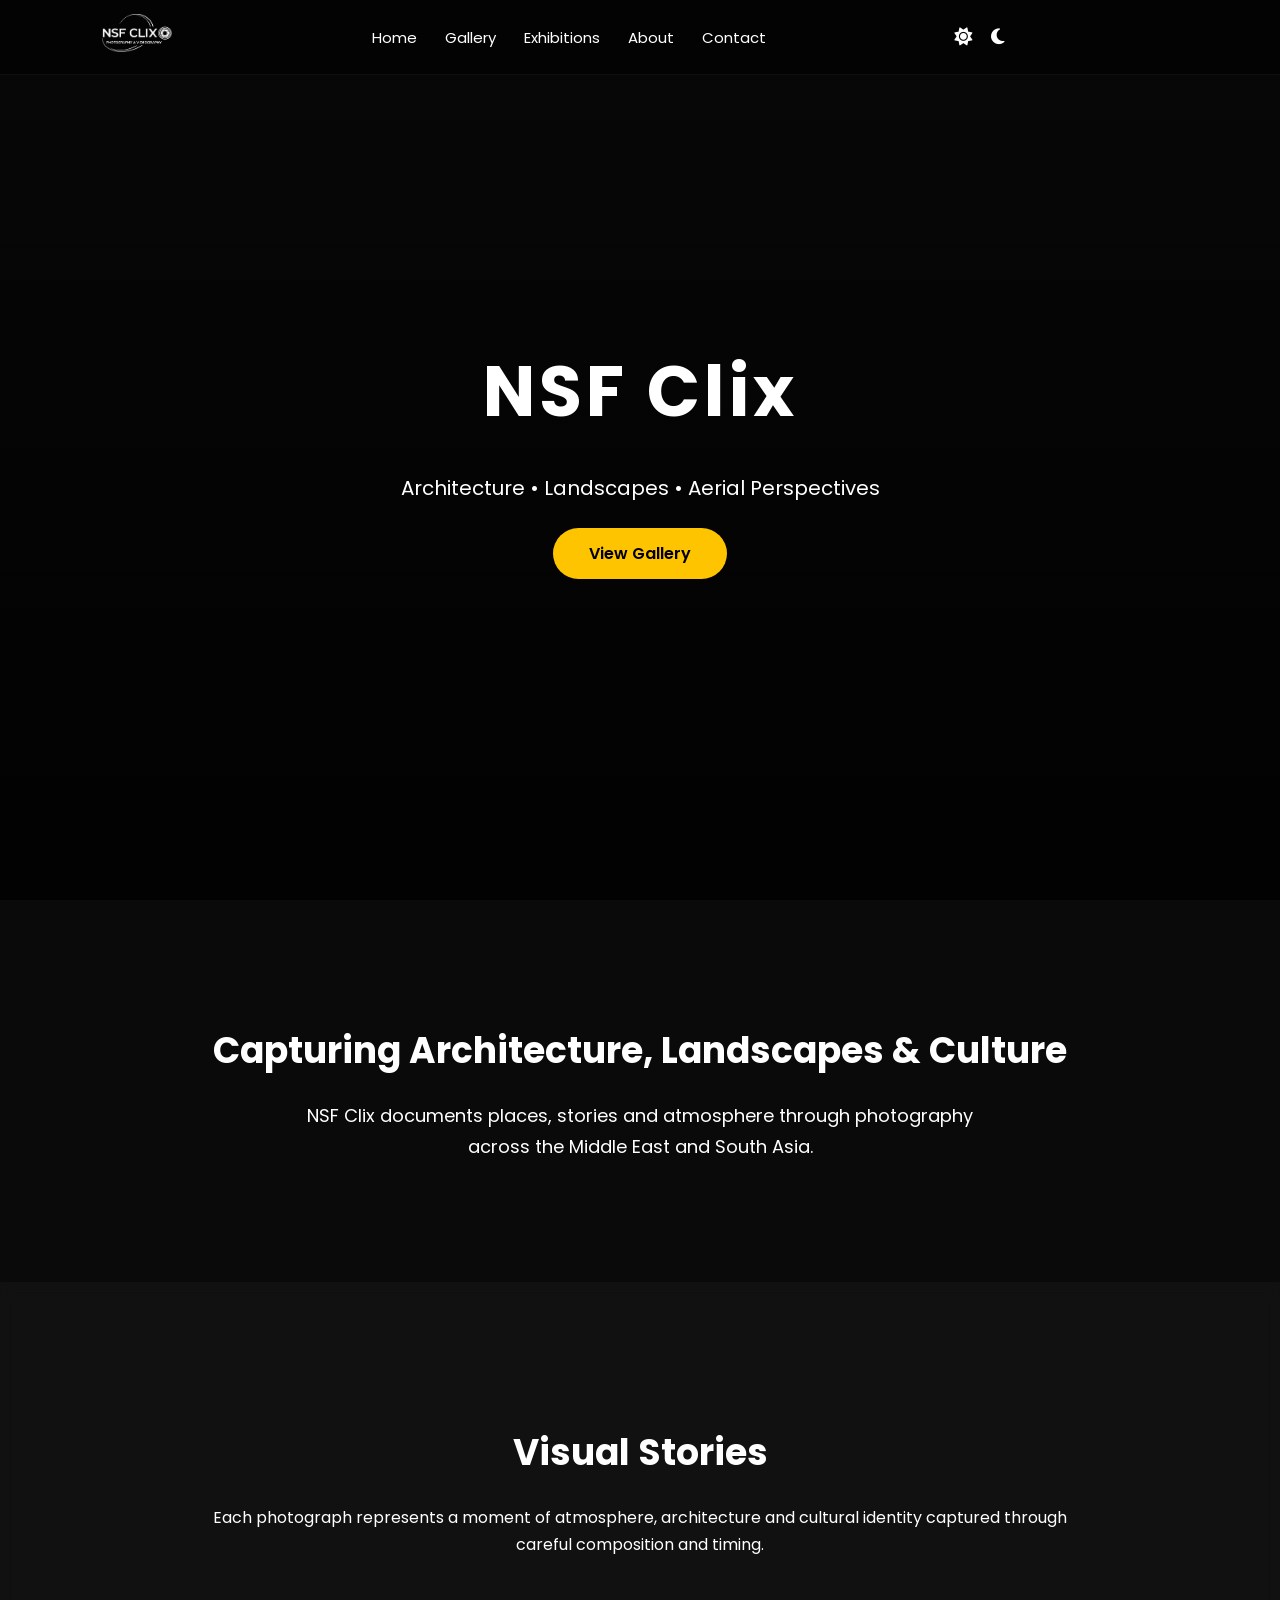
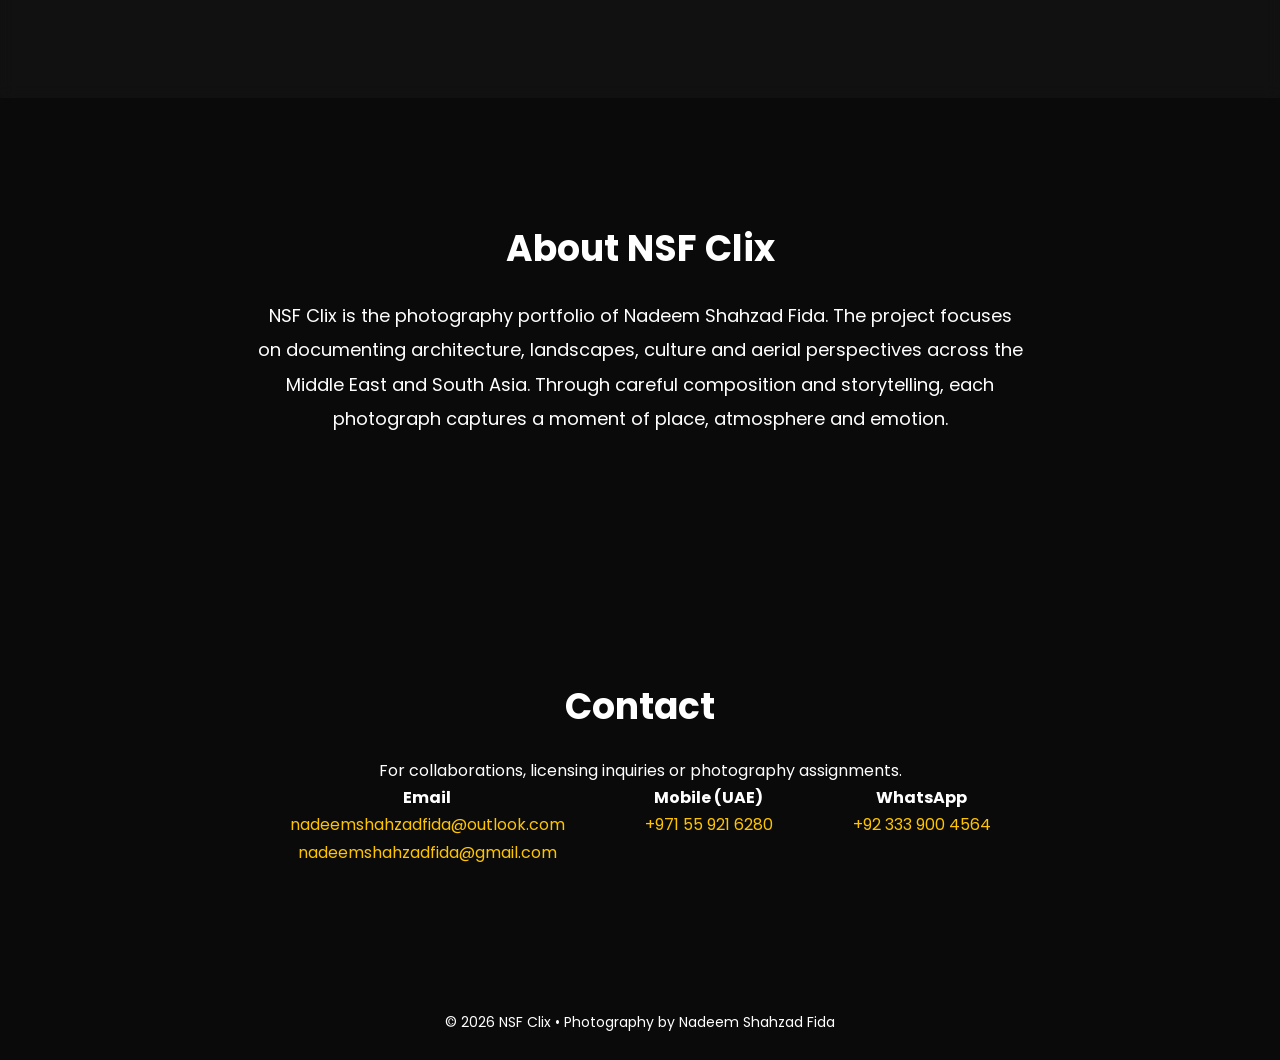
==== index.html @ d80e30a6 "Add files via upload" ====
<!DOCTYPE html>
<html lang="en">

<head>

<meta charset="UTF-8">
<meta name="viewport" content="width=device-width, initial-scale=1.0">

<title>NSF Clix | Photography by Nadeem Shahzad Fida</title>

<meta name="description" content="NSF Clix — Professional photography portfolio of Nadeem Shahzad Fida featuring architecture, landscapes and aerial photography across the Middle East and South Asia.">

<link rel="stylesheet" href="style.css">

<link href="https://fonts.googleapis.com/css2?family=Poppins:wght@300;400;500;600;700&display=swap" rel="stylesheet">

<link rel="stylesheet" href="https://cdnjs.cloudflare.com/ajax/libs/font-awesome/6.4.2/css/all.min.css"/>

</head>

<body class="dark">

<div class="animated-bg"></div>
<div class="color-orb orb1"></div>
<div class="color-orb orb2"></div>
<div class="color-orb orb3"></div>

<div class="hero-stars"></div>

<header class="header">

<div class="logo">
<img src="logo.png" alt="NSF Clix" id="logo">
</div>

<div class="nav-links">
<ul>
<li><a href="#home">Home</a></li>
<li><a href="gallery.html">Gallery</a></li>
<li><a href="#exhibitions">Exhibitions</a></li>
<li><a href="#about">About</a></li>
<li><a href="#contact">Contact</a></li>
</ul>
</div>

<div class="theme-icons">
<i class="fas fa-sun" id="lightMode" title="Light Mode"></i>
<i class="fas fa-moon" id="darkMode" title="Dark Mode"></i>
</div>

<div class="menu-toggle" id="menuToggle">
<span></span>
<span></span>
<span></span>
</div>

</header>


<section id="home" class="hero">

<div class="hero-overlay"></div>

<div class="hero-content">

<h1>NSF Clix</h1>

<p>Architecture • Landscapes • Aerial Perspectives</p>

<a href="gallery.html" class="hero-btn">View Gallery</a>

</div>

</section>


<section class="feature-banner">

<div class="feature-content">

<h2>Capturing Architecture, Landscapes & Culture</h2>

<p>
NSF Clix documents places, stories and atmosphere through photography across
the Middle East and South Asia.
</p>

</div>

</section>


<section id="exhibitions" class="exhibition-banner">

<div class="exhibition-content">

<h2>Visual Stories</h2>

<p>
Each photograph represents a moment of atmosphere, architecture
and cultural identity captured through careful composition and timing.
</p>

</div>

</section>


<section id="about" class="about">

<h2>About NSF Clix</h2>

<p>
NSF Clix is the photography portfolio of Nadeem Shahzad Fida.
The project focuses on documenting architecture, landscapes,
culture and aerial perspectives across the Middle East and South Asia.

Through careful composition and storytelling,
each photograph captures a moment of place,
atmosphere and emotion.
</p>

</section>


<section id="contact" class="contact">

<h2>Contact</h2>

<p>For collaborations, licensing inquiries or photography assignments.</p>

<div class="contact-box">

<p>
<strong>Email</strong><br>
<a href="mailto:nadeemshahzadfida@outlook.com">nadeemshahzadfida@outlook.com</a><br>
<a href="mailto:nadeemshahzadfida@gmail.com">nadeemshahzadfida@gmail.com</a>
</p>

<p>
<strong>Mobile (UAE)</strong><br>
<a href="tel:+971559216280">+971 55 921 6280</a>
</p>

<p>
<strong>WhatsApp</strong><br>
<a href="https://wa.me/923339004564" target="_blank">+92 333 900 4564</a>
</p>

</div>

</section>


<footer>

<p>© 2026 NSF Clix • Photography by Nadeem Shahzad Fida</p>

</footer>


<script src="script.js"></script>

</body>

</html>
---- style.css ----
*{
margin:0;
padding:0;
box-sizing:border-box;
}

html{
scroll-behavior:smooth;
}

body{
font-family:'Poppins',sans-serif;
line-height:1.7;
overflow-x:hidden;
transition:background 0.5s,color 0.5s;
}

body.dark{
background:#0a0a0a;
color:white;
}

body.light{
background:#f5f5f5;
color:#111;
}

/* HEADER */

.header{
position:fixed;
top:0;
width:100%;
display:flex;
justify-content:space-between;
align-items:center;
padding:14px 8%;
background:rgba(0,0,0,0.45);
backdrop-filter:blur(14px);
border-bottom:1px solid rgba(255,255,255,0.05);
z-index:1000;
}

body.light .header{
background:rgba(255,255,255,0.85);
}

.logo img{
height:38px;
transition:filter 0.5s;
}

/* NAV */

.nav-links ul{
display:flex;
list-style:none;
}

.nav-links ul li{
margin-left:28px;
}

.nav-links ul li a{
text-decoration:none;
color:inherit;
font-size:15px;
transition:0.3s;
}

.nav-links ul li a:hover

/* MOBILE MENU */

.menu-toggle{
display:none;
flex-direction:column;
cursor:pointer;
gap:6px;
}

.menu-toggle span{
width:25px;
height:3px;
background:currentColor;
border-radius:2px;
}

/* THEME ICONS */

.theme-icons i{
margin-left:15px;
font-size:18px;
cursor:pointer;
}

/* HERO */

.hero{
height:100vh;
background:url("images/disneydubai.jpg") center/cover no-repeat;
display:flex;
align-items:center;
justify-content:center;
text-align:center;
position:relative;
}

.hero-overlay{
position:absolute;
width:100%;
height:100%;
background:linear-gradient(rgba(0,0,0,0.3),rgba(0,0,0,0.85));
}

body.light .hero-overlay{
background:linear-gradient(rgba(255,255,255,0.3),rgba(255,255,255,0.85));
}

.hero-content{
position:relative;
z-index:2;
max-width:700px;
animation:fadeUp 2s ease;
}

.hero-content h1{
font-size:70px;
letter-spacing:4px;
margin-bottom:20px;
}

.hero-content p{
font-size:20px;
margin-bottom:35px;
}

.hero-btn{
padding:14px 36px;
background:#ffc400;
color:black;
border-radius:40px;
text-decoration:none;
font-weight:600;
transition:0.3s;
}

.hero-btn:hover{
background:white;
transform:translateY(-3px);
}

/* BANNERS */

.feature-banner{
padding:120px 15%;
text-align:center;
}

.feature-banner h2{
font-size:36px;
margin-bottom:20px;
}

.feature-banner p{
max-width:700px;
margin:auto;
font-size:18px;
}

.exhibition-banner{
padding:140px 15%;
text-align:center;
backdrop-filter:blur(8px);
}

body.dark .exhibition-banner{
background:rgba(255,255,255,0.03);
}

body.light .exhibition-banner{
background:rgba(0,0,0,0.03);
}

.exhibition-banner h2{
font-size:36px;
margin-bottom:20px;
}

/* ABOUT */

.about{
padding:120px 20%;
text-align:center;
}

.about h2{
font-size:36px;
margin-bottom:20px;
}

.about p{
font-size:18px;
line-height:1.9;
}

/* CONTACT */

.contact{
padding:120px 10%;
text-align:center;
}

.contact h2{
font-size:36px;
margin-bottom:20px;
}

.contact-box{
display:flex;
justify-content:center;
gap:80px;
flex-wrap:wrap;
}

.contact-box a{
color:#ffc400;
text-decoration:none;
}

.contact-box a:hover{
text-decoration:underline;
}

/* FOOTER */

footer{
text-align:center;
padding:25px;
font-size:14px;
}

/* ALBUM GRID */

.albums{
padding:120px 8%;
}

.album-grid{
display:grid;
grid-template-columns:repeat(auto-fit,minmax(260px,1fr));
gap:30px;
}

.album{
position:relative;
overflow:hidden;
border-radius:12px;
text-decoration:none;
color:white;
}

.album img{
width:100%;
height:260px;
object-fit:cover;
display:block;
transition:0.6s;
}

.album:hover img{
transform:scale(1.08);
}

.album-title{
position:absolute;
bottom:0;
left:0;
width:100%;
padding:20px;
background:linear-gradient(transparent,rgba(0,0,0,0.9));
font-size:20px;
font-weight:600;
}

body.light .album-title{
background:linear-gradient(transparent,rgba(255,255,255,0.9));
color:#111;
}

/* GALLERY */

.gallery{
padding:120px 8%;
}

.section-title{
text-align:center;
font-size:36px;
margin-bottom:60px;
}

.gallery-grid{
column-count:3;
column-gap:25px;
}

.gallery-item{
position:relative;
margin-bottom:25px;
cursor:pointer;
overflow:hidden;
border-radius:10px;
break-inside:avoid;
transition:all 0.4s ease;
}

.gallery-item img{
width:100%;
display:block;
transition:0.6s;
}

.gallery-item:hover img{
transform:scale(1.08);
}

.gallery-overlay{
position:absolute;
bottom:0;
left:0;
width:100%;
padding:20px;
background:linear-gradient(transparent,rgba(0,0,0,0.85));
opacity:0;
transition:0.4s;
}

.gallery-item:hover .gallery-overlay{
opacity:1;
}

.gallery-overlay h3{
font-size:20px;
}

.gallery-overlay p{
font-size:14px;
}

/* LIGHTBOX */

#lightbox{
position:fixed;
top:0;
left:0;
width:100%;
height:100%;
background:rgba(0,0,0,0.95);
display:none;
align-items:center;
justify-content:center;
flex-direction:column;
z-index:5000;
padding:30px;
overflow-y:auto;
}

.lightbox-image{
max-width:90%;
max-height:70%;
border-radius:10px;
margin-bottom:20px;
}

.close-lightbox{
position:absolute;
top:30px;
right:40px;
font-size:40px;
color:white;
cursor:pointer;
}

.lightbox-details{
max-width:800px;
text-align:left;
line-height:1.8;
}

/* ANIMATION */

@keyframes fadeUp{
from{
opacity:0;
transform:translateY(40px);
}
to{
opacity:1;
transform:translateY(0);
}
}

/* RESPONSIVE */

@media(max-width:1000px){

.gallery-grid{
column-count:2;
}

.about,
.feature-banner,
.exhibition-banner{
padding:100px 10%;
}

}

@media(max-width:600px){

.gallery-grid{
column-count:1;
}

.hero-content h1{
font-size:40px;
}

.hero-content p{
font-size:18px;
}

.menu-toggle{
display:flex;
}

.nav-links{
display:none;
position:absolute;
top:70px;
left:0;
width:100%;
background:inherit;
flex-direction:column;
align-items:center;
}

.nav-links.active{
display:flex;
}

.nav-links ul{
flex-direction:column;
}

.nav-links ul li{
margin:15px 0;
}

}
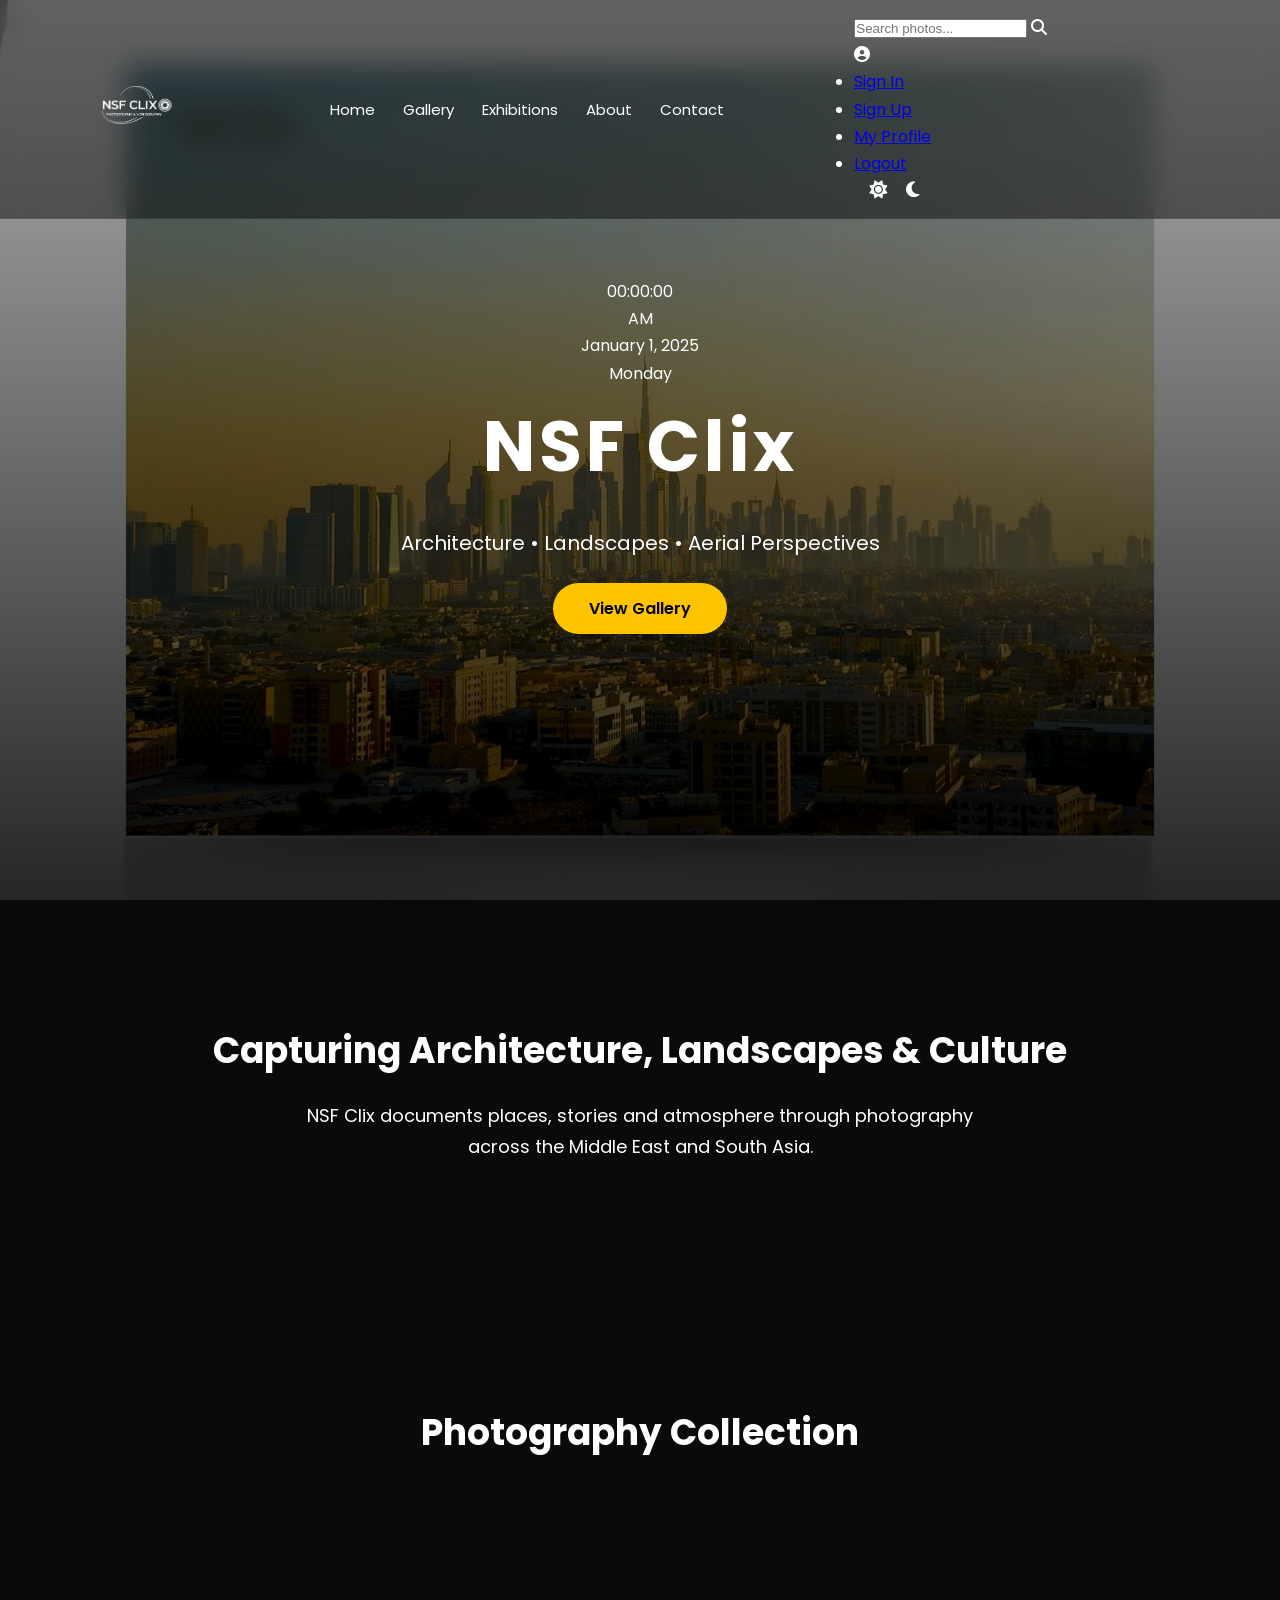
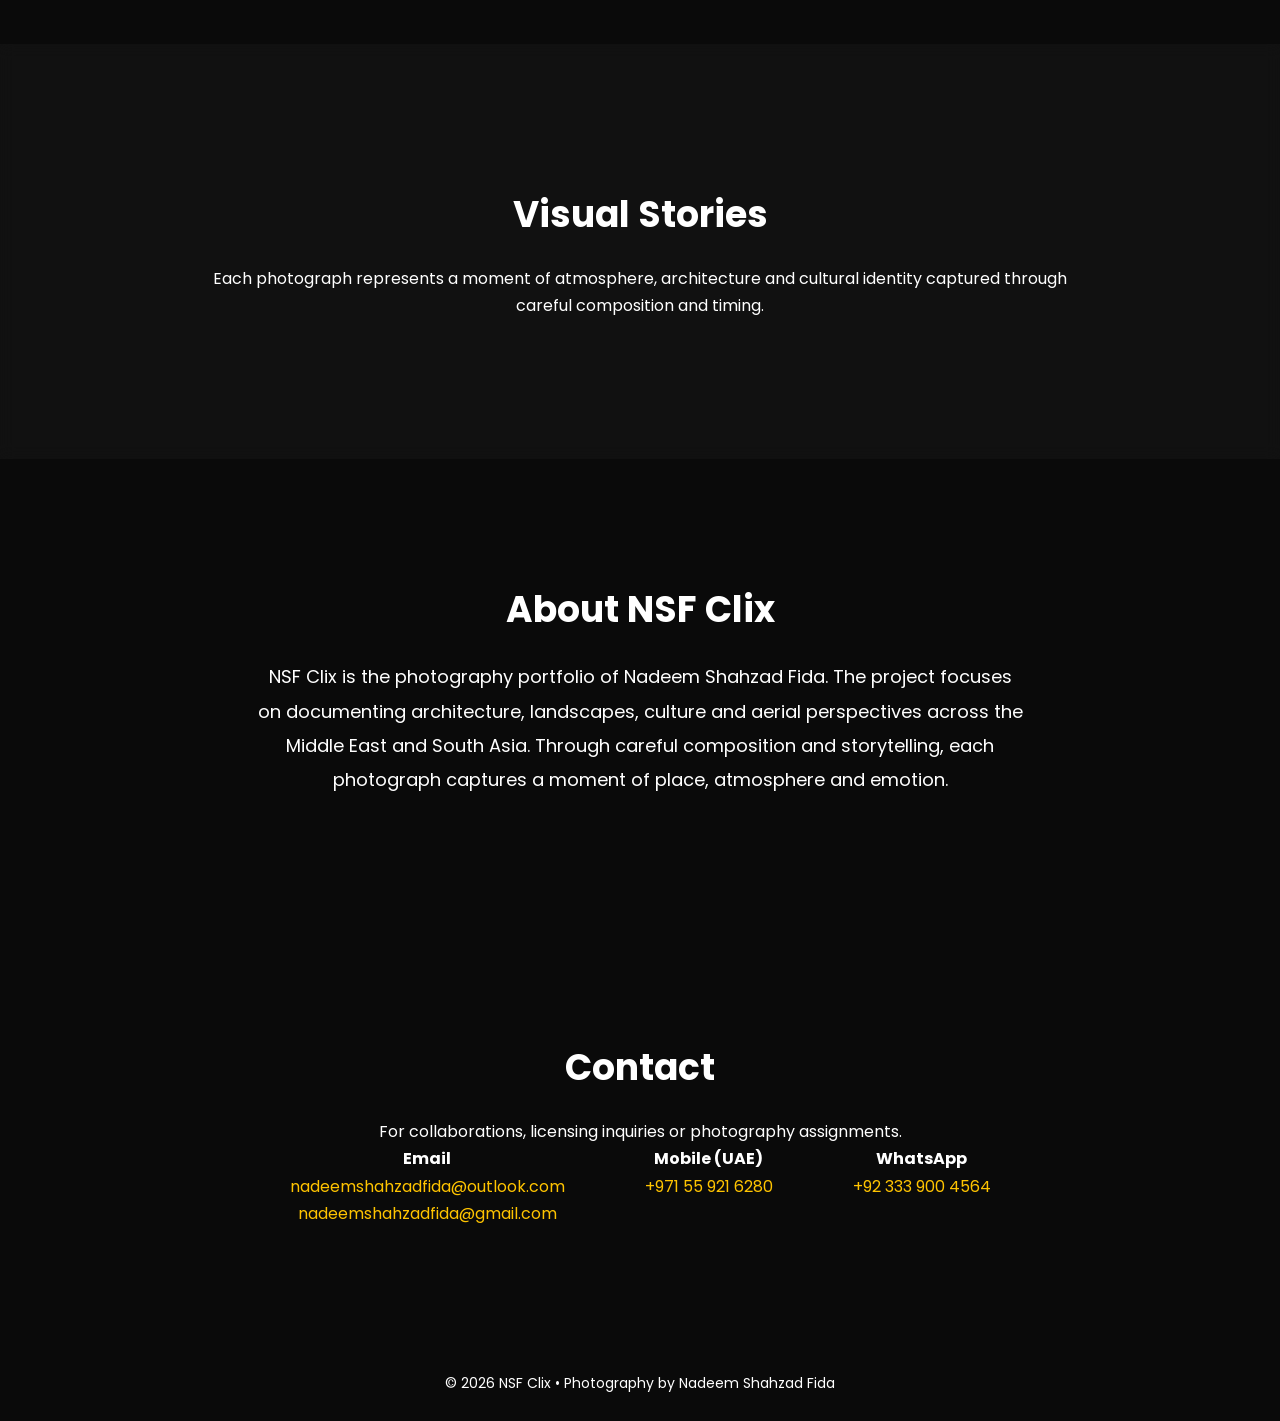
==== commit 99222f0d: "Update index.html" ====
--- a/index.html
+++ b/index.html
@@ -1,23 +1,16 @@
 <!DOCTYPE html>
 <html lang="en">
-
 <head>
-
 <meta charset="UTF-8">
 <meta name="viewport" content="width=device-width, initial-scale=1.0">
 
 <title>NSF Clix | Photography by Nadeem Shahzad Fida</title>
-
 <meta name="description" content="NSF Clix — Professional photography portfolio of Nadeem Shahzad Fida featuring architecture, landscapes and aerial photography across the Middle East and South Asia.">
 
 <link rel="stylesheet" href="style.css">
-
 <link href="https://fonts.googleapis.com/css2?family=Poppins:wght@300;400;500;600;700&display=swap" rel="stylesheet">
-
 <link rel="stylesheet" href="https://cdnjs.cloudflare.com/ajax/libs/font-awesome/6.4.2/css/all.min.css"/>
-
 </head>
-
 <body class="dark">
 
 <div class="animated-bg"></div>
@@ -28,139 +21,164 @@
 <div class="hero-stars"></div>
 
 <header class="header">
+  <div class="logo">
+    <img src="logo.png" alt="NSF Clix" id="logo">
+  </div>
 
-<div class="logo">
-<img src="logo.png" alt="NSF Clix" id="logo">
+  <div class="nav-links">
+    <ul>
+      <li><a href="#home">Home</a></li>
+      <li><a href="#gallery">Gallery</a></li>
+      <li><a href="#exhibitions">Exhibitions</a></li>
+      <li><a href="#about">About</a></li>
+      <li><a href="#contact">Contact</a></li>
+    </ul>
+  </div>
+
+  <div class="header-extra">
+    <div class="search-bar">
+      <input type="text" placeholder="Search photos..." id="searchInput">
+      <i class="fas fa-search"></i>
+    </div>
+
+    <div class="profile-menu">
+      <i class="fas fa-user-circle" id="profileIcon"></i>
+      <div class="profile-dropdown" id="profileDropdown">
+        <ul>
+          <li><a href="login.html">Sign In</a></li>
+          <li><a href="login.html">Sign Up</a></li>
+          <li><a href="#">My Profile</a></li>
+          <li><a href="#">Logout</a></li>
+        </ul>
+      </div>
+    </div>
+
+    <div class="theme-icons">
+      <i class="fas fa-sun" id="lightMode" title="Light Mode"></i>
+      <i class="fas fa-moon" id="darkMode" title="Dark Mode"></i>
+    </div>
+  </div>
+
+  <div class="menu-toggle" id="menuToggle">
+    <span></span>
+    <span></span>
+    <span></span>
+  </div>
+</header>
+
+<section id="home" class="hero">
+  <div class="hero-overlay"></div>
+
+  <div class="hero-content">
+
+    <!-- CLOCK START -->
+    <div class="clock-display">
+      <div class="time-wrap">
+        <div class="time" id="time">00:00:00</div>
+        <div class="ampm" id="ampm">AM</div>
+      </div>
+      <div class="meta">
+        <div id="date">January 1, 2025</div>
+        <div id="day">Monday</div>
+      </div>
+    </div>
+    <!-- CLOCK END -->
+
+    <h1>NSF Clix</h1>
+    <p>Architecture • Landscapes • Aerial Perspectives</p>
+    <a href="#gallery" class="hero-btn">View Gallery</a>
+  </div>
+</section>
+
+<section class="feature-banner">
+  <div class="feature-content">
+    <h2>Capturing Architecture, Landscapes & Culture</h2>
+    <p>
+      NSF Clix documents places, stories and atmosphere through photography across
+      the Middle East and South Asia.
+    </p>
+  </div>
+</section>
+
+<section id="gallery" class="gallery">
+  <h2 class="section-title">Photography Collection</h2>
+  <div class="gallery-grid" id="gallery-grid">
+  </div>
+</section>
+
+<section id="exhibitions" class="exhibition-banner">
+  <div class="exhibition-content">
+    <h2>Visual Stories</h2>
+    <p>
+      Each photograph represents a moment of atmosphere, architecture
+      and cultural identity captured through careful composition and timing.
+    </p>
+  </div>
+</section>
+
+<section id="about" class="about">
+  <h2>About NSF Clix</h2>
+  <p>
+    NSF Clix is the photography portfolio of Nadeem Shahzad Fida.
+    The project focuses on documenting architecture, landscapes,
+    culture and aerial perspectives across the Middle East and South Asia.
+
+    Through careful composition and storytelling,
+    each photograph captures a moment of place,
+    atmosphere and emotion.
+  </p>
+</section>
+
+<section id="contact" class="contact">
+  <h2>Contact</h2>
+  <p>For collaborations, licensing inquiries or photography assignments.</p>
+  <div class="contact-box">
+    <p>
+      <strong>Email</strong><br>
+      <a href="mailto:nadeemshahzadfida@outlook.com">nadeemshahzadfida@outlook.com</a><br>
+      <a href="mailto:nadeemshahzadfida@gmail.com">nadeemshahzadfida@gmail.com</a>
+    </p>
+
+    <p>
+      <strong>Mobile (UAE)</strong><br>
+      <a href="tel:+971559216280">+971 55 921 6280</a>
+    </p>
+
+    <p>
+      <strong>WhatsApp</strong><br>
+      <a href="https://wa.me/923339004564" target="_blank">+92 333 900 4564</a>
+    </p>
+  </div>
+</section>
+
+<footer>
+  <p>© 2026 NSF Clix • Photography by Nadeem Shahzad Fida</p>
+</footer>
+
+<div id="lightbox">
+  <span class="close-lightbox">×</span>
+  <img class="lightbox-image">
+  <div class="lightbox-details"></div>
 </div>
 
-<div class="nav-links">
-<ul>
-<li><a href="#home">Home</a></li>
-<li><a href="gallery.html">Gallery</a></li>
-<li><a href="#exhibitions">Exhibitions</a></li>
-<li><a href="#about">About</a></li>
-<li><a href="#contact">Contact</a></li>
-</ul>
-</div>
+<script src="script.js"></script>
+<script>
+  // PROFILE DROPDOWN TOGGLE
+  const profileIcon = document.getElementById('profileIcon');
+  const profileDropdown = document.getElementById('profileDropdown');
 
-<div class="theme-icons">
-<i class="fas fa-sun" id="lightMode" title="Light Mode"></i>
-<i class="fas fa-moon" id="darkMode" title="Dark Mode"></i>
-</div>
+  if(profileIcon && profileDropdown){
+    profileIcon.addEventListener('click', (e) => {
+      e.stopPropagation();
+      profileDropdown.classList.toggle('active');
+    });
 
-<div class="menu-toggle" id="menuToggle">
-<span></span>
-<span></span>
-<span></span>
-</div>
-
-</header>
-
-
-<section id="home" class="hero">
-
-<div class="hero-overlay"></div>
-
-<div class="hero-content">
-
-<h1>NSF Clix</h1>
-
-<p>Architecture • Landscapes • Aerial Perspectives</p>
-
-<a href="gallery.html" class="hero-btn">View Gallery</a>
-
-</div>
-
-</section>
-
-
-<section class="feature-banner">
-
-<div class="feature-content">
-
-<h2>Capturing Architecture, Landscapes & Culture</h2>
-
-<p>
-NSF Clix documents places, stories and atmosphere through photography across
-the Middle East and South Asia.
-</p>
-
-</div>
-
-</section>
-
-
-<section id="exhibitions" class="exhibition-banner">
-
-<div class="exhibition-content">
-
-<h2>Visual Stories</h2>
-
-<p>
-Each photograph represents a moment of atmosphere, architecture
-and cultural identity captured through careful composition and timing.
-</p>
-
-</div>
-
-</section>
-
-
-<section id="about" class="about">
-
-<h2>About NSF Clix</h2>
-
-<p>
-NSF Clix is the photography portfolio of Nadeem Shahzad Fida.
-The project focuses on documenting architecture, landscapes,
-culture and aerial perspectives across the Middle East and South Asia.
-
-Through careful composition and storytelling,
-each photograph captures a moment of place,
-atmosphere and emotion.
-</p>
-
-</section>
-
-
-<section id="contact" class="contact">
-
-<h2>Contact</h2>
-
-<p>For collaborations, licensing inquiries or photography assignments.</p>
-
-<div class="contact-box">
-
-<p>
-<strong>Email</strong><br>
-<a href="mailto:nadeemshahzadfida@outlook.com">nadeemshahzadfida@outlook.com</a><br>
-<a href="mailto:nadeemshahzadfida@gmail.com">nadeemshahzadfida@gmail.com</a>
-</p>
-
-<p>
-<strong>Mobile (UAE)</strong><br>
-<a href="tel:+971559216280">+971 55 921 6280</a>
-</p>
-
-<p>
-<strong>WhatsApp</strong><br>
-<a href="https://wa.me/923339004564" target="_blank">+92 333 900 4564</a>
-</p>
-
-</div>
-
-</section>
-
-
-<footer>
-
-<p>© 2026 NSF Clix • Photography by Nadeem Shahzad Fida</p>
-
-</footer>
-
-
-<script src="script.js"></script>
-
+    document.addEventListener('click', (e) => {
+      if(!profileDropdown.contains(e.target) && e.target !== profileIcon){
+        profileDropdown.classList.remove('active');
+      }
+    });
+  }
+</script>
 </body>
-
-</html>+</html>
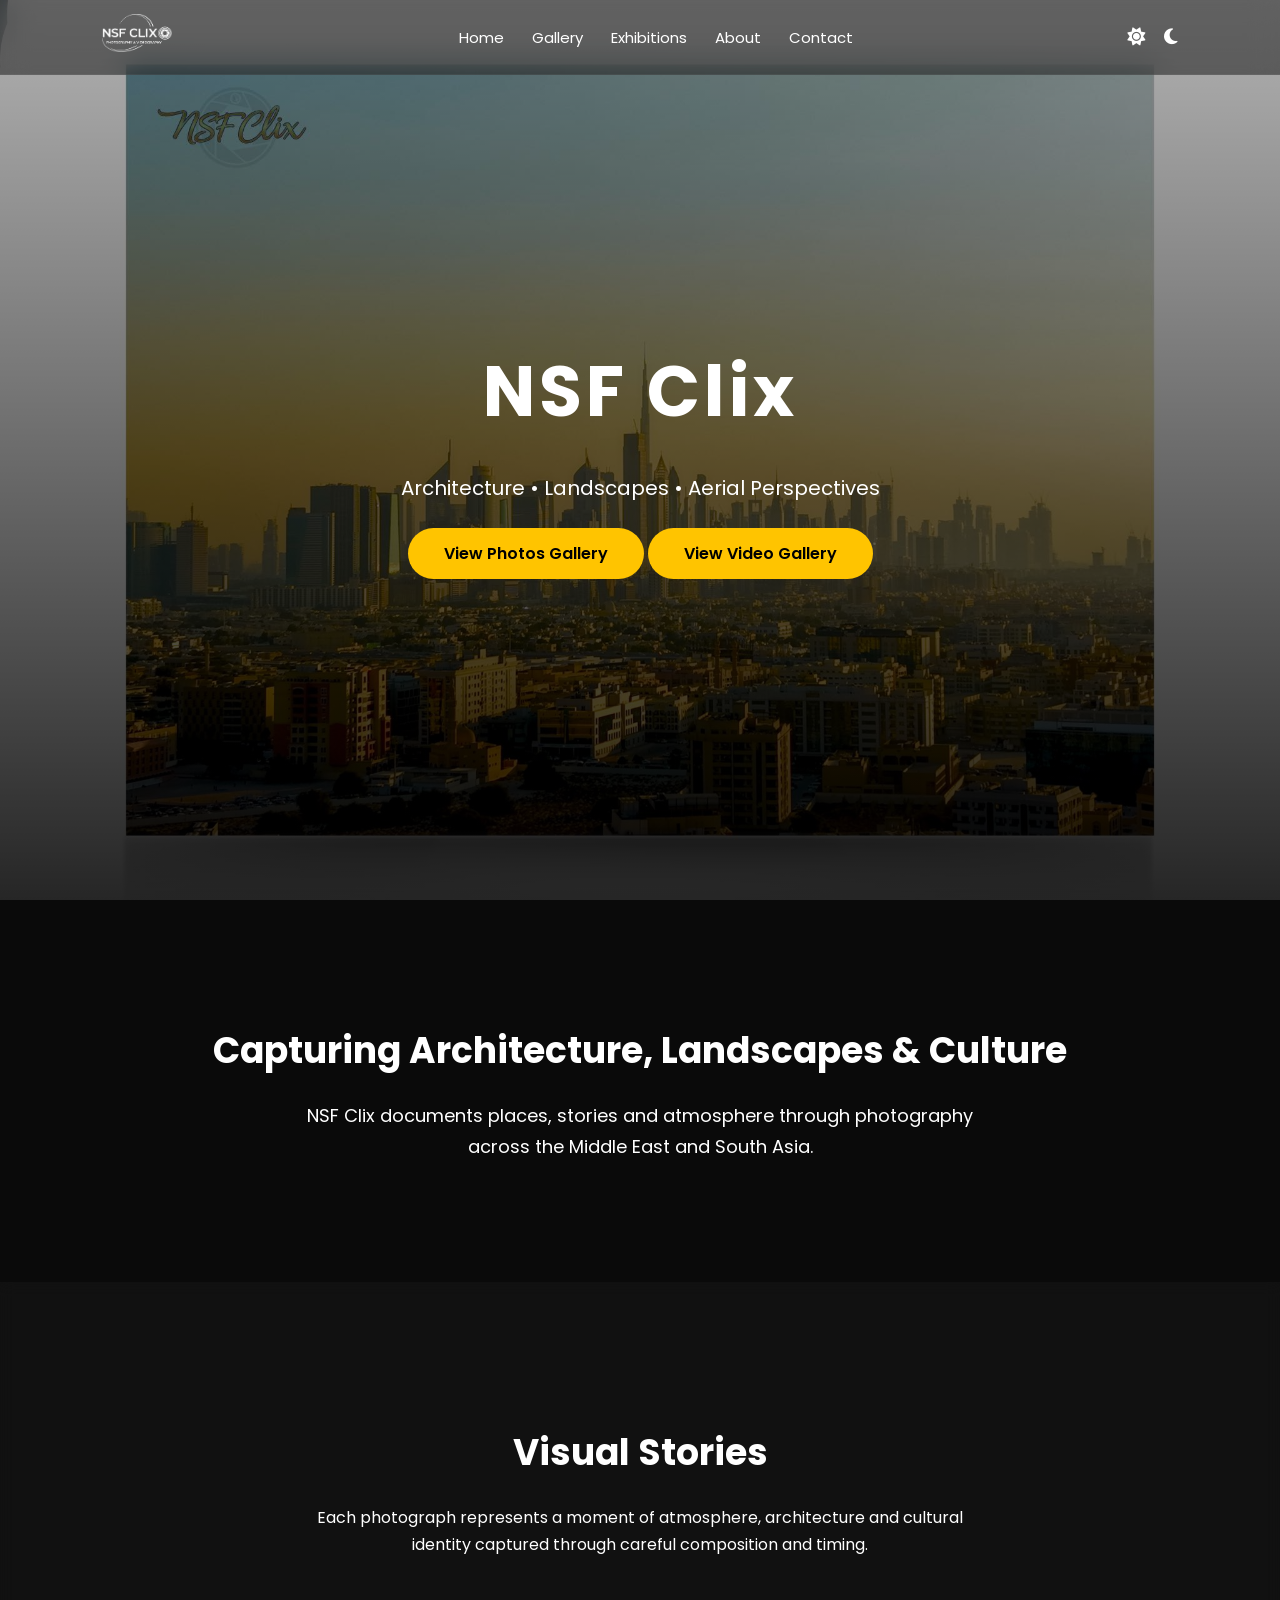
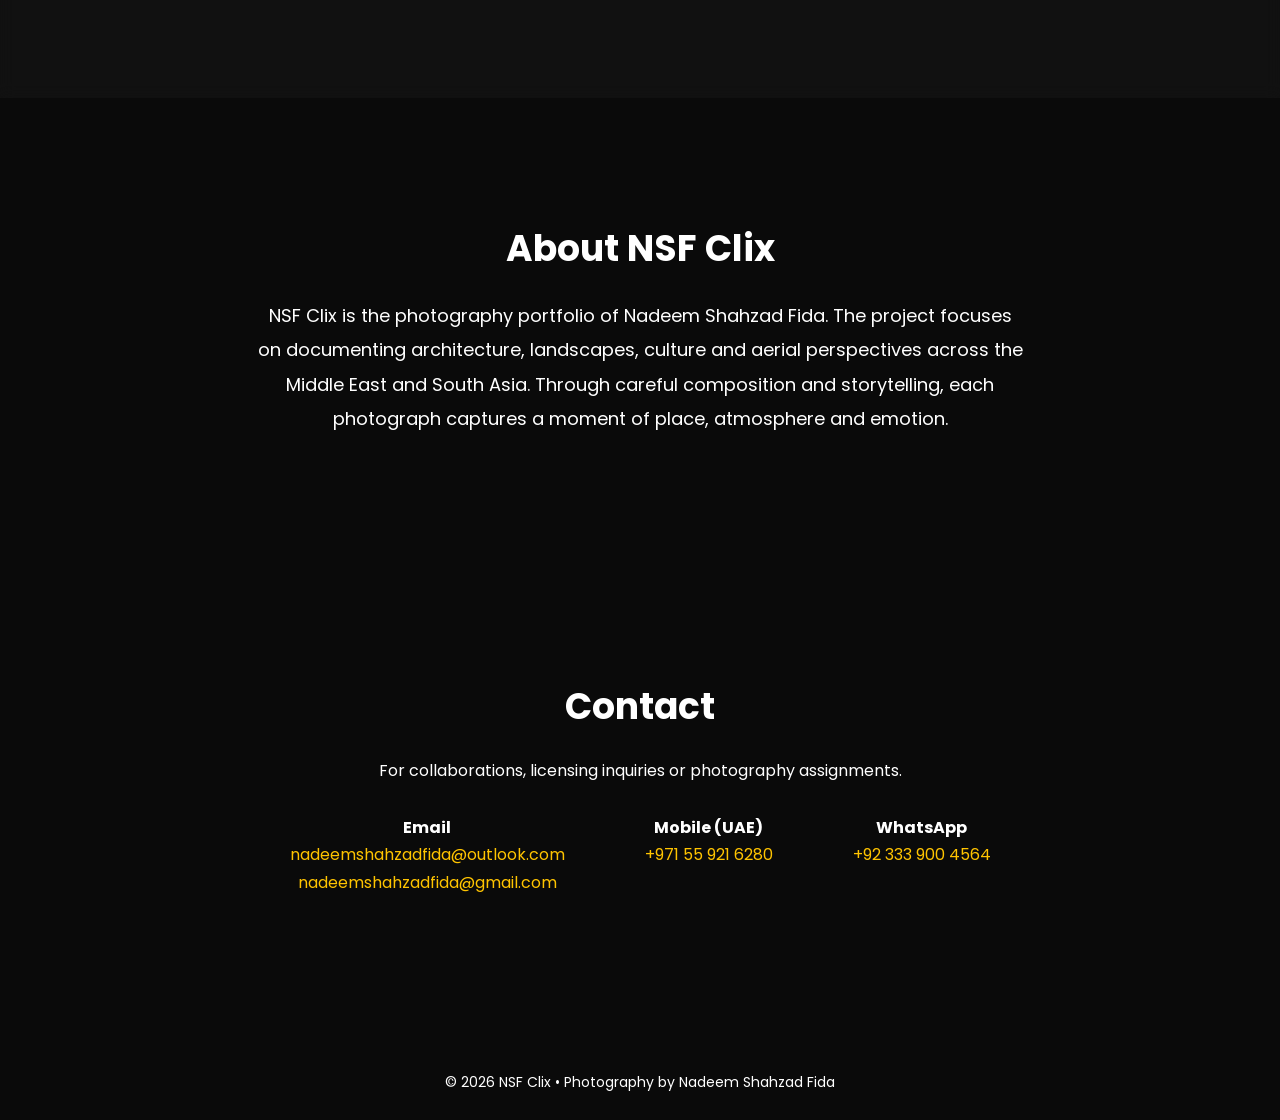
==== commit 17bdd0bb: "Update index.html" ====
--- a/index.html
+++ b/index.html
@@ -1,16 +1,23 @@
 <!DOCTYPE html>
 <html lang="en">
+
 <head>
+
 <meta charset="UTF-8">
 <meta name="viewport" content="width=device-width, initial-scale=1.0">
 
 <title>NSF Clix | Photography by Nadeem Shahzad Fida</title>
+
 <meta name="description" content="NSF Clix — Professional photography portfolio of Nadeem Shahzad Fida featuring architecture, landscapes and aerial photography across the Middle East and South Asia.">
 
 <link rel="stylesheet" href="style.css">
+
 <link href="https://fonts.googleapis.com/css2?family=Poppins:wght@300;400;500;600;700&display=swap" rel="stylesheet">
+
 <link rel="stylesheet" href="https://cdnjs.cloudflare.com/ajax/libs/font-awesome/6.4.2/css/all.min.css"/>
+
 </head>
+
 <body class="dark">
 
 <div class="animated-bg"></div>
@@ -21,164 +28,145 @@
 <div class="hero-stars"></div>
 
 <header class="header">
-  <div class="logo">
-    <img src="logo.png" alt="NSF Clix" id="logo">
-  </div>
 
-  <div class="nav-links">
-    <ul>
-      <li><a href="#home">Home</a></li>
-      <li><a href="#gallery">Gallery</a></li>
-      <li><a href="#exhibitions">Exhibitions</a></li>
-      <li><a href="#about">About</a></li>
-      <li><a href="#contact">Contact</a></li>
-    </ul>
-  </div>
+<div class="logo">
+<img src="logo.png" alt="NSF Clix" id="logo">
+</div>
 
-  <div class="header-extra">
-    <div class="search-bar">
-      <input type="text" placeholder="Search photos..." id="searchInput">
-      <i class="fas fa-search"></i>
-    </div>
+<div class="nav-links">
+<ul>
+<li><a href="#home">Home</a></li>
+<li><a href="gallery.html">Gallery</a></li>
+<li><a href="#exhibitions">Exhibitions</a></li>
+<li><a href="#about">About</a></li>
+<li><a href="#contact">Contact</a></li>
+</ul>
+</div>
 
-    <div class="profile-menu">
-      <i class="fas fa-user-circle" id="profileIcon"></i>
-      <div class="profile-dropdown" id="profileDropdown">
-        <ul>
-          <li><a href="login.html">Sign In</a></li>
-          <li><a href="login.html">Sign Up</a></li>
-          <li><a href="#">My Profile</a></li>
-          <li><a href="#">Logout</a></li>
-        </ul>
-      </div>
-    </div>
+<div class="theme-icons">
+<i class="fas fa-sun" id="lightMode" title="Light Mode"></i>
+<i class="fas fa-moon" id="darkMode" title="Dark Mode"></i>
+</div>
 
-    <div class="theme-icons">
-      <i class="fas fa-sun" id="lightMode" title="Light Mode"></i>
-      <i class="fas fa-moon" id="darkMode" title="Dark Mode"></i>
-    </div>
-  </div>
+<div class="menu-toggle" id="menuToggle">
+<span></span>
+<span></span>
+<span></span>
+</div>
 
-  <div class="menu-toggle" id="menuToggle">
-    <span></span>
-    <span></span>
-    <span></span>
-  </div>
 </header>
 
+
 <section id="home" class="hero">
-  <div class="hero-overlay"></div>
 
-  <div class="hero-content">
+<div class="hero-overlay"></div>
 
-    <!-- CLOCK START -->
-    <div class="clock-display">
-      <div class="time-wrap">
-        <div class="time" id="time">00:00:00</div>
-        <div class="ampm" id="ampm">AM</div>
-      </div>
-      <div class="meta">
-        <div id="date">January 1, 2025</div>
-        <div id="day">Monday</div>
-      </div>
-    </div>
-    <!-- CLOCK END -->
+<div class="hero-content">
 
-    <h1>NSF Clix</h1>
-    <p>Architecture • Landscapes • Aerial Perspectives</p>
-    <a href="#gallery" class="hero-btn">View Gallery</a>
-  </div>
+<h1>NSF Clix</h1>
+
+<p>Architecture • Landscapes • Aerial Perspectives</p>
+
+<div class="hero-buttons">
+
+<a href="gallery.html" class="hero-btn">View Photos Gallery</a>
+
+<a href="videos.html" class="hero-btn">View Video Gallery</a>
+
+</div>
+
+</div>
+
 </section>
 
+
 <section class="feature-banner">
-  <div class="feature-content">
-    <h2>Capturing Architecture, Landscapes & Culture</h2>
-    <p>
-      NSF Clix documents places, stories and atmosphere through photography across
-      the Middle East and South Asia.
-    </p>
-  </div>
+
+<div class="feature-content">
+
+<h2>Capturing Architecture, Landscapes & Culture</h2>
+
+<p>
+NSF Clix documents places, stories and atmosphere through photography across
+the Middle East and South Asia.
+</p>
+
+</div>
+
 </section>
 
-<section id="gallery" class="gallery">
-  <h2 class="section-title">Photography Collection</h2>
-  <div class="gallery-grid" id="gallery-grid">
-  </div>
+
+<section id="exhibitions" class="exhibition-banner">
+
+<div class="exhibition-content">
+
+<h2>Visual Stories</h2>
+
+<p>
+Each photograph represents a moment of atmosphere, architecture
+and cultural identity captured through careful composition and timing.
+</p>
+
+</div>
+
 </section>
 
-<section id="exhibitions" class="exhibition-banner">
-  <div class="exhibition-content">
-    <h2>Visual Stories</h2>
-    <p>
-      Each photograph represents a moment of atmosphere, architecture
-      and cultural identity captured through careful composition and timing.
-    </p>
-  </div>
+
+<section id="about" class="about">
+
+<h2>About NSF Clix</h2>
+
+<p>
+NSF Clix is the photography portfolio of Nadeem Shahzad Fida.
+The project focuses on documenting architecture, landscapes,
+culture and aerial perspectives across the Middle East and South Asia.
+
+Through careful composition and storytelling,
+each photograph captures a moment of place,
+atmosphere and emotion.
+</p>
+
 </section>
 
-<section id="about" class="about">
-  <h2>About NSF Clix</h2>
-  <p>
-    NSF Clix is the photography portfolio of Nadeem Shahzad Fida.
-    The project focuses on documenting architecture, landscapes,
-    culture and aerial perspectives across the Middle East and South Asia.
 
-    Through careful composition and storytelling,
-    each photograph captures a moment of place,
-    atmosphere and emotion.
-  </p>
+<section id="contact" class="contact">
+
+<h2>Contact</h2>
+
+<p>For collaborations, licensing inquiries or photography assignments.</p>
+
+<div class="contact-box">
+
+<p>
+<strong>Email</strong><br>
+<a href="mailto:nadeemshahzadfida@outlook.com">nadeemshahzadfida@outlook.com</a><br>
+<a href="mailto:nadeemshahzadfida@gmail.com">nadeemshahzadfida@gmail.com</a>
+</p>
+
+<p>
+<strong>Mobile (UAE)</strong><br>
+<a href="tel:+971559216280">+971 55 921 6280</a>
+</p>
+
+<p>
+<strong>WhatsApp</strong><br>
+<a href="https://wa.me/923339004564" target="_blank">+92 333 900 4564</a>
+</p>
+
+</div>
+
 </section>
 
-<section id="contact" class="contact">
-  <h2>Contact</h2>
-  <p>For collaborations, licensing inquiries or photography assignments.</p>
-  <div class="contact-box">
-    <p>
-      <strong>Email</strong><br>
-      <a href="mailto:nadeemshahzadfida@outlook.com">nadeemshahzadfida@outlook.com</a><br>
-      <a href="mailto:nadeemshahzadfida@gmail.com">nadeemshahzadfida@gmail.com</a>
-    </p>
-
-    <p>
-      <strong>Mobile (UAE)</strong><br>
-      <a href="tel:+971559216280">+971 55 921 6280</a>
-    </p>
-
-    <p>
-      <strong>WhatsApp</strong><br>
-      <a href="https://wa.me/923339004564" target="_blank">+92 333 900 4564</a>
-    </p>
-  </div>
-</section>
 
 <footer>
-  <p>© 2026 NSF Clix • Photography by Nadeem Shahzad Fida</p>
+
+<p>© 2026 NSF Clix • Photography by Nadeem Shahzad Fida</p>
+
 </footer>
 
-<div id="lightbox">
-  <span class="close-lightbox">×</span>
-  <img class="lightbox-image">
-  <div class="lightbox-details"></div>
-</div>
 
 <script src="script.js"></script>
-<script>
-  // PROFILE DROPDOWN TOGGLE
-  const profileIcon = document.getElementById('profileIcon');
-  const profileDropdown = document.getElementById('profileDropdown');
 
-  if(profileIcon && profileDropdown){
-    profileIcon.addEventListener('click', (e) => {
-      e.stopPropagation();
-      profileDropdown.classList.toggle('active');
-    });
+</body>
 
-    document.addEventListener('click', (e) => {
-      if(!profileDropdown.contains(e.target) && e.target !== profileIcon){
-        profileDropdown.classList.remove('active');
-      }
-    });
-  }
-</script>
-</body>
 </html>
--- a/style.css
+++ b/style.css
@@ -1,461 +1,512 @@
-*{
-margin:0;
-padding:0;
-box-sizing:border-box;
-}
-
-html{
-scroll-behavior:smooth;
-}
-
-body{
-font-family:'Poppins',sans-serif;
-line-height:1.7;
-overflow-x:hidden;
-transition:background 0.5s,color 0.5s;
-}
-
-body.dark{
-background:#0a0a0a;
-color:white;
-}
-
-body.light{
-background:#f5f5f5;
-color:#111;
+/* GLOBAL RESET */
+* {
+  margin: 0;
+  padding: 0;
+  box-sizing: border-box;
+}
+
+html {
+  scroll-behavior: smooth;
+}
+
+body {
+  font-family: 'Poppins', sans-serif;
+  line-height: 1.7;
+  overflow-x: hidden;
+  transition: background 0.5s, color 0.5s;
+}
+
+body.dark {
+  background: #0a0a0a;
+  color: white;
+}
+
+body.light {
+  background: #f5f5f5;
+  color: #111;
 }
 
 /* HEADER */
-
-.header{
-position:fixed;
-top:0;
-width:100%;
-display:flex;
-justify-content:space-between;
-align-items:center;
-padding:14px 8%;
-background:rgba(0,0,0,0.45);
-backdrop-filter:blur(14px);
-border-bottom:1px solid rgba(255,255,255,0.05);
-z-index:1000;
-}
-
-body.light .header{
-background:rgba(255,255,255,0.85);
-}
-
-.logo img{
-height:38px;
-transition:filter 0.5s;
-}
-
-/* NAV */
-
-.nav-links ul{
-display:flex;
-list-style:none;
-}
-
-.nav-links ul li{
-margin-left:28px;
-}
-
-.nav-links ul li a{
-text-decoration:none;
-color:inherit;
-font-size:15px;
-transition:0.3s;
-}
-
-.nav-links ul li a:hover
-
-/* MOBILE MENU */
-
-.menu-toggle{
-display:none;
-flex-direction:column;
-cursor:pointer;
-gap:6px;
-}
-
-.menu-toggle span{
-width:25px;
-height:3px;
-background:currentColor;
-border-radius:2px;
+.header {
+  position: fixed;
+  top: 0;
+  width: 100%;
+  display: flex;
+  justify-content: space-between;
+  align-items: center;
+  padding: 14px 8%;
+  background: rgba(0, 0, 0, 0.45);
+  backdrop-filter: blur(14px);
+  border-bottom: 1px solid rgba(255, 255, 255, 0.05);
+  z-index: 1000;
+  transition: background 0.5s, color 0.5s;
+}
+
+body.light .header {
+  background: rgba(255, 255, 255, 0.85);
+}
+
+.logo img {
+  height: 38px;
+  transition: filter 0.5s;
+}
+
+.nav-links ul {
+  display: flex;
+  list-style: none;
+}
+
+.nav-links ul li {
+  margin-left: 28px;
+}
+
+.nav-links ul li a {
+  text-decoration: none;
+  color: inherit;
+  font-size: 15px;
+  transition: 0.3s;
+}
+
+.nav-links ul li a:hover {
+  color: #ffc400;
+}
+
+/* EXTRA HEADER ELEMENTS */
+.header-extra {
+  display: flex;
+  align-items: center;
+  gap: 20px;
+}
+
+/* SEARCH BAR */
+.search-bar {
+  position: relative;
+}
+
+.search-bar input {
+  padding: 6px 30px 6px 12px;
+  border-radius: 20px;
+  border: none;
+  outline: none;
+  font-size: 14px;
+  transition: background 0.3s, color 0.3s;
+}
+
+body.dark .search-bar input {
+  background: rgba(255,255,255,0.1);
+  color: white;
+}
+
+body.light .search-bar input {
+  background: rgba(0,0,0,0.05);
+  color: #111;
+}
+
+.search-bar i {
+  position: absolute;
+  right: 10px;
+  top: 50%;
+  transform: translateY(-50%);
+  color: #ffc400;
+  cursor: pointer;
+}
+
+/* PROFILE MENU */
+.profile-menu {
+  position: relative;
+}
+
+.profile-menu i {
+  font-size: 22px;
+  cursor: pointer;
+}
+
+.profile-dropdown {
+  position: absolute;
+  top: 35px;
+  right: 0;
+  background: rgba(0,0,0,0.9);
+  border-radius: 8px;
+  overflow: hidden;
+  display: none;
+  min-width: 150px;
+  z-index: 2000;
+}
+
+.profile-dropdown.active {
+  display: block;
+}
+
+body.light .profile-dropdown {
+  background: rgba(255,255,255,0.95);
+  color: #111;
+}
+
+.profile-dropdown ul {
+  list-style: none;
+}
+
+.profile-dropdown ul li a {
+  display: block;
+  padding: 10px 15px;
+  color: inherit;
+  text-decoration: none;
+  font-size: 14px;
+  transition: background 0.3s;
+}
+
+.profile-dropdown ul li a:hover {
+  background: #ffc400;
+  color: #111;
+}
+
+/* MENU TOGGLE */
+.menu-toggle {
+  display: none;
+  flex-direction: column;
+  cursor: pointer;
+  gap: 6px;
+}
+
+.menu-toggle span {
+  width: 25px;
+  height: 3px;
+  background: currentColor;
+  border-radius: 2px;
 }
 
 /* THEME ICONS */
-
-.theme-icons i{
-margin-left:15px;
-font-size:18px;
-cursor:pointer;
+.theme-icons i {
+  margin-left: 15px;
+  font-size: 18px;
+  cursor: pointer;
+  transition: color 0.3s;
 }
 
 /* HERO */
-
-.hero{
-height:100vh;
-background:url("images/disneydubai.jpg") center/cover no-repeat;
-display:flex;
-align-items:center;
-justify-content:center;
-text-align:center;
-position:relative;
-}
-
-.hero-overlay{
-position:absolute;
-width:100%;
-height:100%;
-background:linear-gradient(rgba(0,0,0,0.3),rgba(0,0,0,0.85));
-}
-
-body.light .hero-overlay{
-background:linear-gradient(rgba(255,255,255,0.3),rgba(255,255,255,0.85));
-}
-
-.hero-content{
-position:relative;
-z-index:2;
-max-width:700px;
-animation:fadeUp 2s ease;
-}
-
-.hero-content h1{
-font-size:70px;
-letter-spacing:4px;
-margin-bottom:20px;
-}
-
-.hero-content p{
-font-size:20px;
-margin-bottom:35px;
-}
-
-.hero-btn{
-padding:14px 36px;
-background:#ffc400;
-color:black;
-border-radius:40px;
-text-decoration:none;
-font-weight:600;
-transition:0.3s;
-}
-
-.hero-btn:hover{
-background:white;
-transform:translateY(-3px);
-}
-
-/* BANNERS */
-
-.feature-banner{
-padding:120px 15%;
-text-align:center;
-}
-
-.feature-banner h2{
-font-size:36px;
-margin-bottom:20px;
-}
-
-.feature-banner p{
-max-width:700px;
-margin:auto;
-font-size:18px;
-}
-
-.exhibition-banner{
-padding:140px 15%;
-text-align:center;
-backdrop-filter:blur(8px);
-}
-
-body.dark .exhibition-banner{
-background:rgba(255,255,255,0.03);
-}
-
-body.light .exhibition-banner{
-background:rgba(0,0,0,0.03);
-}
-
-.exhibition-banner h2{
-font-size:36px;
-margin-bottom:20px;
+.hero {
+  height: 100vh;
+  background: url("images/disneydubai.jpg") center/cover no-repeat;
+  display: flex;
+  align-items: center;
+  justify-content: center;
+  text-align: center;
+  position: relative;
+  transition: background 0.5s;
+}
+
+.hero-overlay {
+  position: absolute;
+  width: 100%;
+  height: 100%;
+  background: linear-gradient(rgba(0,0,0,0.3), rgba(0,0,0,0.85));
+  transition: background 0.5s;
+}
+
+body.light .hero-overlay {
+  background: linear-gradient(rgba(255,255,255,0.3), rgba(255,255,255,0.85));
+}
+
+.hero-content {
+  position: relative;
+  z-index: 2;
+  max-width: 700px;
+  animation: fadeUp 2s ease;
+}
+
+.hero-content h1 {
+  font-size: 70px;
+  letter-spacing: 4px;
+  margin-bottom: 20px;
+}
+
+.hero-content p {
+  font-size: 20px;
+  margin-bottom: 35px;
+}
+
+.hero-btn {
+  padding: 14px 36px;
+  background: #ffc400;
+  color: black;
+  border-radius: 40px;
+  text-decoration: none;
+  font-weight: 600;
+  transition: 0.3s;
+}
+
+.hero-btn:hover {
+  background: white;
+  transform: translateY(-3px);
+}
+
+/* HERO CLOCK */
+.clock-display {
+  margin-bottom: 20px;
+  text-align: center;
+}
+
+.clock-display .time-wrap {
+  display: flex;
+  justify-content: center;
+  align-items: baseline;
+  gap: 8px;
+}
+
+.clock-display .time {
+  font-size: 40px;
+  font-weight: 600;
+  letter-spacing: 3px;
+}
+
+.clock-display .ampm {
+  font-size: 14px;
+  opacity: 0.8;
+}
+
+.clock-display .meta {
+  font-size: 13px;
+  opacity: 0.7;
+}
+
+body.light .clock-display {
+  color:#111;
+}
+
+/* FEATURE BANNER */
+.feature-banner {
+  padding: 120px 15%;
+  text-align: center;
+  transition: background 0.5s, color 0.5s;
+}
+
+.feature-banner h2 {
+  font-size: 36px;
+  margin-bottom: 20px;
+}
+
+.feature-banner p {
+  max-width: 700px;
+  margin: auto;
+  font-size: 18px;
+}
+
+/* GALLERY */
+.gallery {
+  padding: 120px 8%;
+}
+
+.section-title {
+  text-align: center;
+  font-size: 36px;
+  margin-bottom: 60px;
+}
+
+.gallery-grid {
+  column-count: 3;
+  column-gap: 25px;
+}
+
+.gallery-item {
+  position: relative;
+  margin-bottom: 25px;
+  cursor: pointer;
+  overflow: hidden;
+  border-radius: 10px;
+  break-inside: avoid;
+  transition: all 0.4s ease;
+}
+
+.gallery-item img {
+  width: 100%;
+  display: block;
+  transition: 0.6s;
+}
+
+.gallery-item:hover img {
+  transform: scale(1.08);
+}
+
+.gallery-overlay {
+  position: absolute;
+  bottom: 0;
+  left: 0;
+  width: 100%;
+  padding: 20px;
+  background: linear-gradient(transparent, rgba(0,0,0,0.85));
+  opacity: 0;
+  transition: 0.4s;
+}
+
+body.light .gallery-overlay {
+  background: linear-gradient(transparent, rgba(255,255,255,0.95));
+  color: #111;
+}
+
+.gallery-item:hover .gallery-overlay {
+  opacity: 1;
+}
+
+.gallery-overlay h3 {
+  font-size: 20px;
+}
+
+.gallery-overlay p {
+  font-size: 14px;
+}
+
+/* EXHIBITION BANNER */
+.exhibition-banner {
+  padding: 140px 15%;
+  text-align: center;
+  backdrop-filter: blur(8px);
+  transition: background 0.5s;
+}
+
+body.dark .exhibition-banner {
+  background: rgba(255,255,255,0.03);
+}
+
+body.light .exhibition-banner {
+  background: rgba(0,0,0,0.03);
+}
+
+.exhibition-banner h2 {
+  font-size: 36px;
+  margin-bottom: 20px;
+}
+
+.exhibition-banner p {
+  max-width: 700px;
+  margin: auto;
 }
 
 /* ABOUT */
-
-.about{
-padding:120px 20%;
-text-align:center;
-}
-
-.about h2{
-font-size:36px;
-margin-bottom:20px;
-}
-
-.about p{
-font-size:18px;
-line-height:1.9;
+.about {
+  padding: 120px 20%;
+  text-align: center;
+}
+
+.about h2 {
+  font-size: 36px;
+  margin-bottom: 20px;
+}
+
+.about p {
+  font-size: 18px;
+  line-height: 1.9;
 }
 
 /* CONTACT */
-
-.contact{
-padding:120px 10%;
-text-align:center;
-}
-
-.contact h2{
-font-size:36px;
-margin-bottom:20px;
-}
-
-.contact-box{
-display:flex;
-justify-content:center;
-gap:80px;
-flex-wrap:wrap;
-}
-
-.contact-box a{
-color:#ffc400;
-text-decoration:none;
-}
-
-.contact-box a:hover{
-text-decoration:underline;
+.contact {
+  padding: 120px 10%;
+  text-align: center;
+}
+
+.contact h2 {
+  font-size: 36px;
+  margin-bottom: 20px;
+}
+
+.contact p {
+  margin-bottom: 30px;
+}
+
+.contact-box {
+  display: flex;
+  justify-content: center;
+  gap: 80px;
+  flex-wrap: wrap;
+}
+
+.contact-box a {
+  color: #ffc400;
+  text-decoration: none;
+}
+
+.contact-box a:hover {
+  text-decoration: underline;
 }
 
 /* FOOTER */
-
-footer{
-text-align:center;
-padding:25px;
-font-size:14px;
-}
-
-/* ALBUM GRID */
-
-.albums{
-padding:120px 8%;
-}
-
-.album-grid{
-display:grid;
-grid-template-columns:repeat(auto-fit,minmax(260px,1fr));
-gap:30px;
-}
-
-.album{
-position:relative;
-overflow:hidden;
-border-radius:12px;
-text-decoration:none;
-color:white;
-}
-
-.album img{
-width:100%;
-height:260px;
-object-fit:cover;
-display:block;
-transition:0.6s;
-}
-
-.album:hover img{
-transform:scale(1.08);
-}
-
-.album-title{
-position:absolute;
-bottom:0;
-left:0;
-width:100%;
-padding:20px;
-background:linear-gradient(transparent,rgba(0,0,0,0.9));
-font-size:20px;
-font-weight:600;
-}
-
-body.light .album-title{
-background:linear-gradient(transparent,rgba(255,255,255,0.9));
-color:#111;
-}
-
-/* GALLERY */
-
-.gallery{
-padding:120px 8%;
-}
-
-.section-title{
-text-align:center;
-font-size:36px;
-margin-bottom:60px;
-}
-
-.gallery-grid{
-column-count:3;
-column-gap:25px;
-}
-
-.gallery-item{
-position:relative;
-margin-bottom:25px;
-cursor:pointer;
-overflow:hidden;
-border-radius:10px;
-break-inside:avoid;
-transition:all 0.4s ease;
-}
-
-.gallery-item img{
-width:100%;
-display:block;
-transition:0.6s;
-}
-
-.gallery-item:hover img{
-transform:scale(1.08);
-}
-
-.gallery-overlay{
-position:absolute;
-bottom:0;
-left:0;
-width:100%;
-padding:20px;
-background:linear-gradient(transparent,rgba(0,0,0,0.85));
-opacity:0;
-transition:0.4s;
-}
-
-.gallery-item:hover .gallery-overlay{
-opacity:1;
-}
-
-.gallery-overlay h3{
-font-size:20px;
-}
-
-.gallery-overlay p{
-font-size:14px;
+footer {
+  text-align: center;
+  padding: 25px;
+  font-size: 14px;
 }
 
 /* LIGHTBOX */
-
-#lightbox{
-position:fixed;
-top:0;
-left:0;
-width:100%;
-height:100%;
-background:rgba(0,0,0,0.95);
-display:none;
-align-items:center;
-justify-content:center;
-flex-direction:column;
-z-index:5000;
-padding:30px;
-overflow-y:auto;
-}
-
-.lightbox-image{
-max-width:90%;
-max-height:70%;
-border-radius:10px;
-margin-bottom:20px;
-}
-
-.close-lightbox{
-position:absolute;
-top:30px;
-right:40px;
-font-size:40px;
-color:white;
-cursor:pointer;
-}
-
-.lightbox-details{
-max-width:800px;
-text-align:left;
-line-height:1.8;
-}
-
-/* ANIMATION */
-
-@keyframes fadeUp{
-from{
-opacity:0;
-transform:translateY(40px);
-}
-to{
-opacity:1;
-transform:translateY(0);
-}
-}
-
-/* RESPONSIVE */
-
+#lightbox {
+  position: fixed;
+  top: 0;
+  left: 0;
+  width: 100%;
+  height: 100%;
+  background: rgba(0,0,0,0.95);
+  display: none;
+  align-items: center;
+  justify-content: center;
+  flex-direction: column;
+  z-index: 5000;
+  padding: 30px;
+  overflow-y: auto;
+}
+
+.lightbox-image {
+  max-width: 90%;
+  max-height: 70%;
+  border-radius: 10px;
+  margin-bottom: 20px;
+}
+
+.close-lightbox {
+  position: absolute;
+  top: 30px;
+  right: 40px;
+  font-size: 40px;
+  color: white;
+  cursor: pointer;
+}
+
+.lightbox-details {
+  max-width: 800px;
+  text-align: left;
+  line-height: 1.8;
+  color: inherit;
+}
+
+/* ANIMATIONS */
+@keyframes fadeUp {
+  from { opacity: 0; transform: translateY(40px); }
+  to { opacity: 1; transform: translateY(0); }
+}
+
+/* MEDIA QUERIES */
 @media(max-width:1000px){
-
-.gallery-grid{
-column-count:2;
-}
-
-.about,
-.feature-banner,
-.exhibition-banner{
-padding:100px 10%;
-}
-
+  .gallery-grid{ column-count:2; }
+  .about, .feature-banner, .exhibition-banner { padding: 100px 10%; }
 }
 
 @media(max-width:600px){
-
-.gallery-grid{
-column-count:1;
-}
-
-.hero-content h1{
-font-size:40px;
-}
-
-.hero-content p{
-font-size:18px;
-}
-
-.menu-toggle{
-display:flex;
-}
-
-.nav-links{
-display:none;
-position:absolute;
-top:70px;
-left:0;
-width:100%;
-background:inherit;
-flex-direction:column;
-align-items:center;
-}
-
-.nav-links.active{
-display:flex;
-}
-
-.nav-links ul{
-flex-direction:column;
-}
-
-.nav-links ul li{
-margin:15px 0;
-}
-
-}
+  .gallery-grid{ column-count:1; }
+  .hero-content h1{ font-size:40px; }
+  .hero-content p{ font-size:18px; }
+  .clock-display .time{ font-size:28px; }
+  nav ul li{ margin-left:15px; }
+  .menu-toggle{ display: flex; }
+  .nav-links{ 
+    display: none;
+    position: absolute;
+    top:70px;
+    left:0;
+    width:100%;
+    background: inherit;
+    flex-direction: column;
+    align-items: center;
+  }
+  .nav-links.active{ display: flex; }
+  .nav-links ul{ flex-direction: column; }
+  .nav-links ul li{ margin: 15px 0; }
+  .header-extra { flex-direction: column; gap: 10px; margin-top: 10px; }
+  .search-bar input { width: 90%; }
+}
